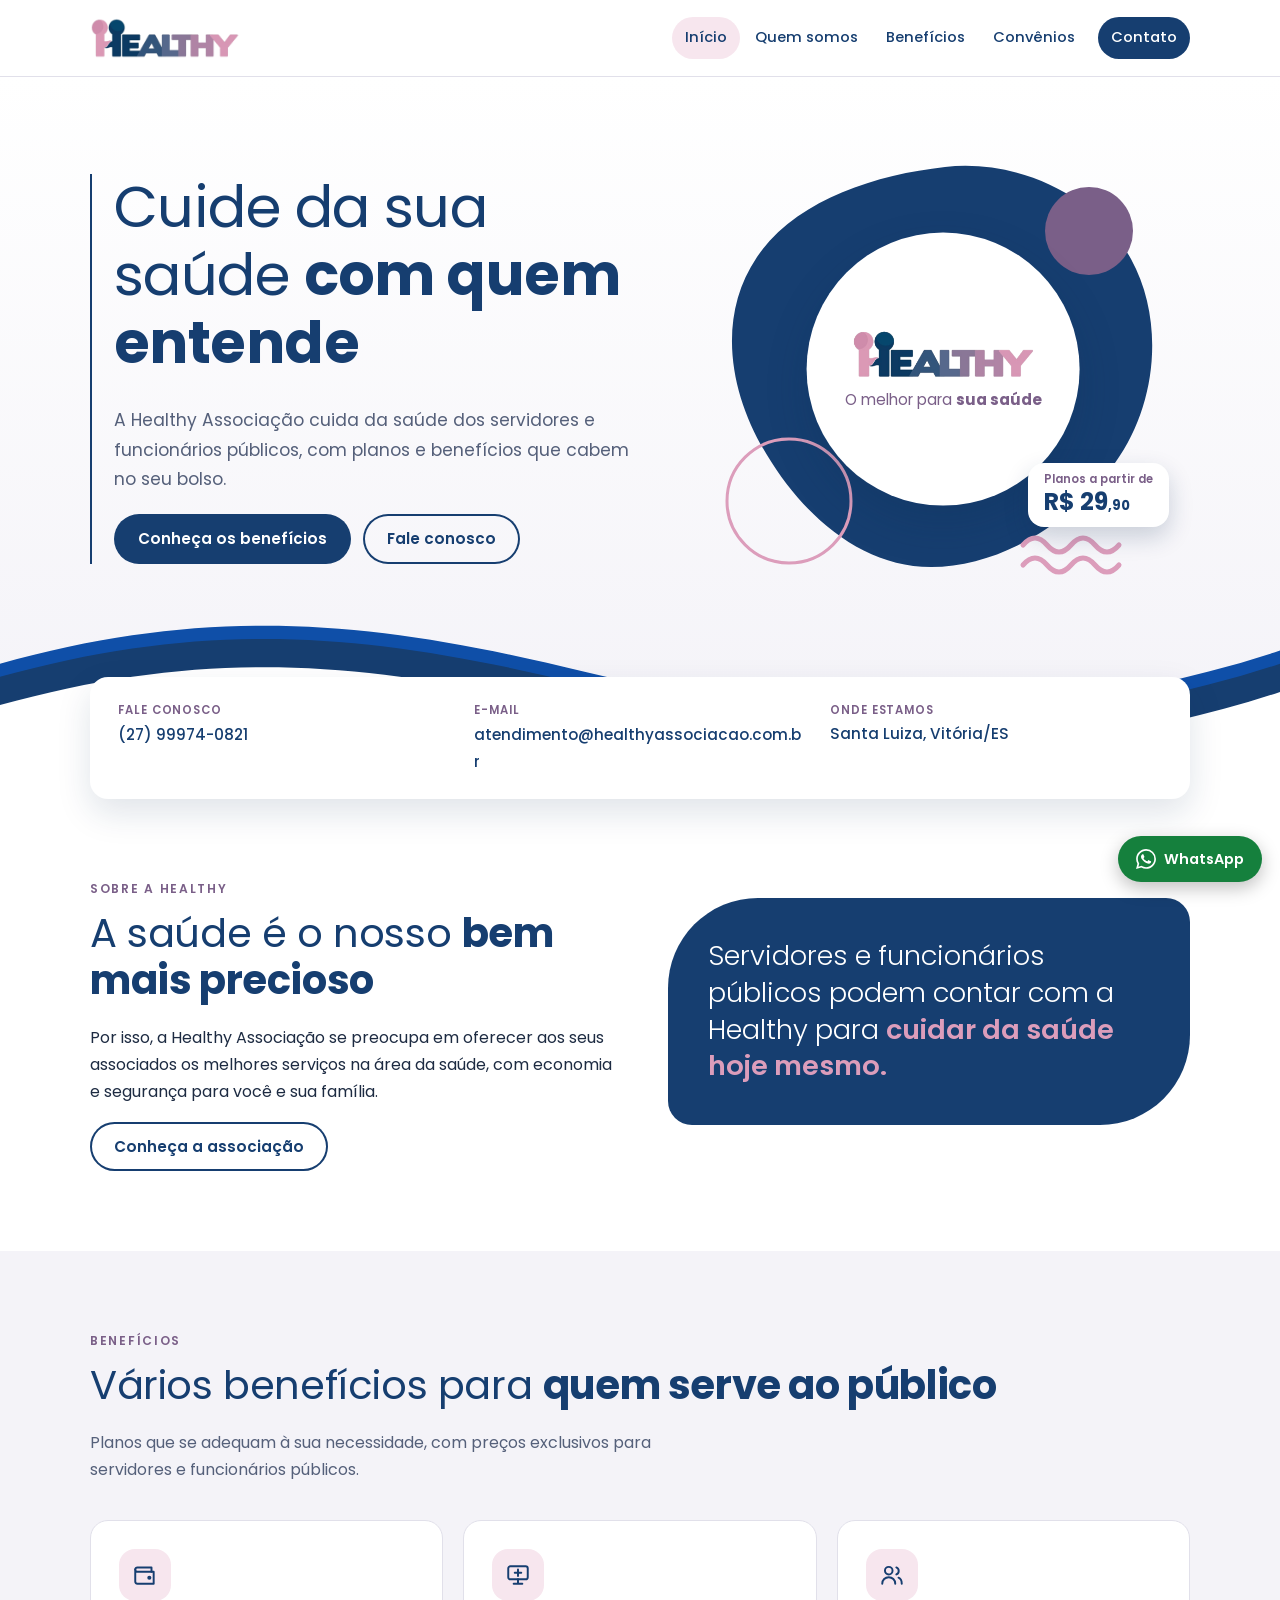
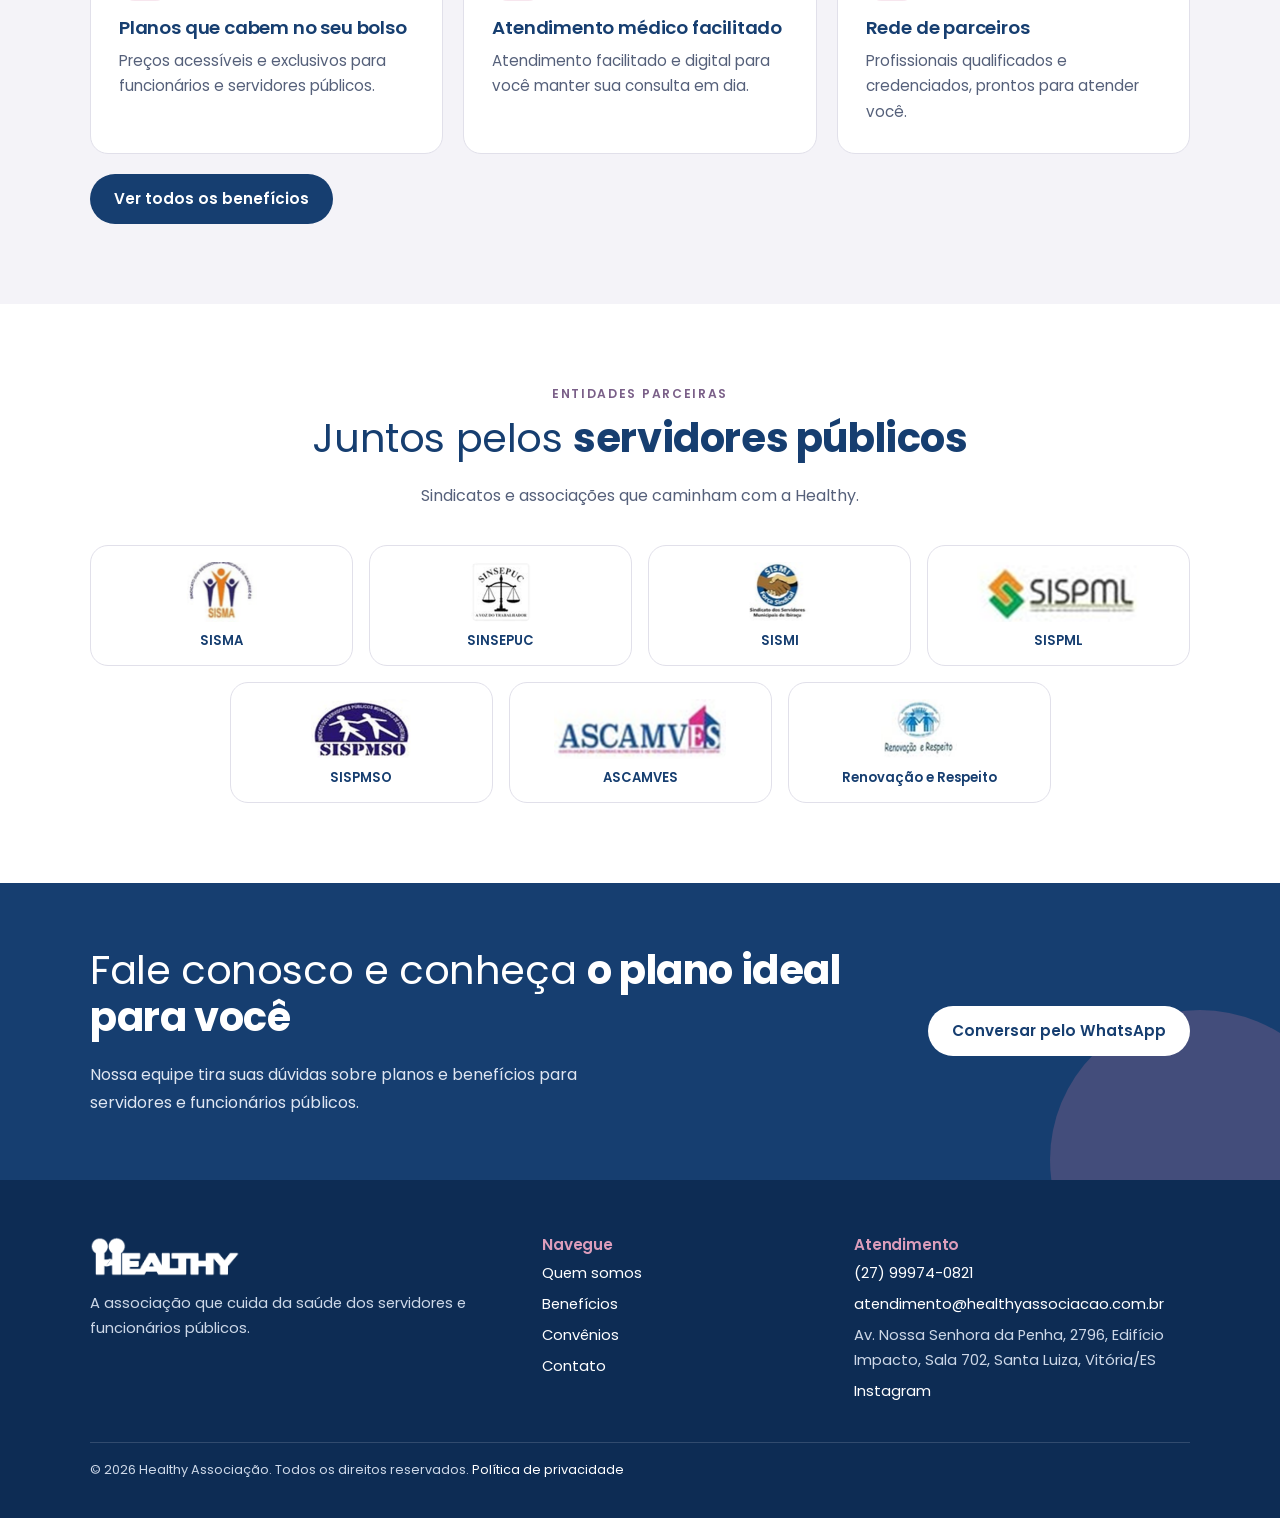
==== index.html @ 2b3ff218 "Publica a prévia do site" ====
<!doctype html>
<html lang="pt-BR">
<head>
  <meta charset="utf-8">
  <meta name="viewport" content="width=device-width, initial-scale=1">
  <meta name="robots" content="noindex">
  <meta name="theme-color" content="#163e70">
  <title>Healthy Associação | Saúde e benefícios para servidores públicos</title>
  <meta name="description" content="A Healthy Associação cuida da saúde dos servidores e funcionários públicos, com planos e benefícios que cabem no seu bolso.">
  <meta property="og:title" content="Healthy Associação | Saúde e benefícios para servidores públicos">
  <meta property="og:description" content="A Healthy Associação cuida da saúde dos servidores e funcionários públicos, com planos e benefícios que cabem no seu bolso.">
  <meta property="og:type" content="website">
  <meta property="og:locale" content="pt_BR">
  <meta property="og:site_name" content="Healthy Associação">
  <meta property="og:image" content="https://joaovcaetanorb.github.io/healthy-previa/assets/img/compartilhar.png">
  <meta property="og:image:width" content="1200">
  <meta property="og:image:height" content="630">
  <meta name="twitter:card" content="summary_large_image">
  <link rel="icon" type="image/png" href="assets/img/favicon.png">
  <link rel="preconnect" href="https://fonts.googleapis.com">
  <link rel="preconnect" href="https://fonts.gstatic.com" crossorigin>
  <link rel="stylesheet" href="https://fonts.googleapis.com/css2?family=Poppins:wght@300;400;500;600;700&display=swap">
  <link rel="stylesheet" href="assets/css/style.css">
</head>
<body>
  <a class="pular" href="#conteudo">Pular para o conteúdo</a>
  <header class="topo">
    <div class="container">
      <a class="marca" href="index.html"><img src="assets/img/logo.png" alt="Healthy Associação" width="700" height="194"></a>
      <a class="topo-fone" href="tel:+5527999740821">(27) 99974-0821</a>
      <button class="menu-botao" type="button" aria-label="Menu" aria-expanded="false" aria-controls="menu"><span></span><span></span><span></span></button>
      <nav class="menu" id="menu" aria-label="Principal">
        <ul>
        <li><a href="index.html" aria-current="page">Início</a></li>
        <li><a href="quem-somos.html">Quem somos</a></li>
        <li><a href="beneficios.html">Benefícios</a></li>
        <li><a href="convenios.html">Convênios</a></li>
        <li><a href="contato.html" class="menu-destaque">Contato</a></li>
        </ul>
      </nav>
    </div>
  </header>

  <main id="conteudo">
  <section class="hero">
    <div class="container">
      <div class="hero-texto">
        <h1>Cuide da sua saúde <strong>com quem entende</strong></h1>
        <p>A Healthy Associação cuida da saúde dos servidores e funcionários públicos, com planos e benefícios que cabem no seu bolso.</p>
        <div class="botoes">
          <a class="botao" href="beneficios.html">Conheça os benefícios</a>
          <a class="botao botao-claro" href="contato.html">Fale conosco</a>
        </div>
      </div>
      <div class="hero-arte">
        <svg viewBox="0 0 440 440" aria-hidden="true">
          <path style="fill:var(--cor-principal)" d="M222 18c70-8 150 26 186 92 34 62 26 146-16 204-40 56-112 104-184 104-70 0-128-52-164-112C8 248-8 170 34 108 72 52 150 26 222 18z"/>
          <circle cx="366" cy="82" r="44" style="fill:var(--cor-lilas)"/>
          <circle cx="66" cy="352" r="62" fill="none" style="stroke:var(--cor-rosa)" stroke-width="3"/>
          <path fill="none" style="stroke:var(--cor-rosa)" stroke-width="5" stroke-linecap="round" d="M300 396q12-14 24 0t24 0 24 0 24 0M300 416q12-14 24 0t24 0 24 0 24 0"/>
        </svg>
        <div class="hero-centro">
          <img src="assets/img/logo.png" alt="" width="700" height="194">
          <p>O melhor para <strong>sua saúde</strong></p>
        </div>
        <div class="selo-preco">
          <span>Planos a partir de</span>
          <strong>R$ 29<small>,90</small></strong>
          <span class="prov">[PROVISÓRIO]</span>
        </div>
      </div>
      <div class="botoes-movel"><a class="botao" href="beneficios.html">Conheça os benefícios</a></div>
    </div>
    <svg class="onda" viewBox="0 0 1440 110" preserveAspectRatio="none" aria-hidden="true">
      <path style="fill:var(--cor-azul-vivo)" d="M0 40c240-54 420-40 660 8s520 50 780-20v82H0z"/>
      <path style="fill:var(--cor-principal)" d="M0 52c240-54 420-40 660 8s520 50 780-20v70H0z"/>
      <path style="fill:var(--cor-fundo)" d="M0 78c240-54 420-40 660 8s520 50 780-20v44H0z"/>
    </svg>
  </section>

  <div class="faixa">
    <div class="container">
      <div class="faixa-cartao">
        <div><span>Fale conosco</span><a href="tel:+5527999740821">(27) 99974-0821</a></div>
        <div><span>E-mail</span><a href="mailto:atendimento@healthyassociacao.com.br">atendimento@healthyassociacao.com.br</a></div>
        <div><span>Onde estamos</span><p>Santa Luiza, Vitória/ES</p></div>
      </div>
    </div>
  </div>

  <section class="secao">
    <div class="container duas-colunas">
      <div>
        <p class="rotulo">Sobre a Healthy</p>
        <h2>A saúde é o nosso <strong>bem mais precioso</strong></h2>
        <p>Por isso, a Healthy Associação se preocupa em oferecer aos seus associados os melhores serviços na área da saúde, com economia e segurança para você e sua família.</p>
        <a class="botao botao-claro" href="quem-somos.html">Conheça a associação</a>
      </div>
      <p class="frase-destaque">Servidores e funcionários públicos podem contar com a Healthy para <strong>cuidar da saúde hoje mesmo.</strong></p>
    </div>
  </section>

  <section class="secao secao-suave">
    <div class="container">
      <p class="rotulo">Benefícios</p>
      <h2>Vários benefícios para <strong>quem serve ao público</strong></h2>
      <p class="secao-intro">Planos que se adequam à sua necessidade, com preços exclusivos para servidores e funcionários públicos.</p>
      <div class="grade">
        <article class="cartao"><span class="icone"><svg viewBox="0 0 24 24" aria-hidden="true"><path d="M3 7a2 2 0 0 1 2-2h13v4"/><path d="M3 7v11a2 2 0 0 0 2 2h15V9H5a2 2 0 0 1-2-2z"/><circle cx="16" cy="14.5" r="1"/></svg></span><h3>Planos que cabem no seu bolso</h3><p>Preços acessíveis e exclusivos para funcionários e servidores públicos.</p></article>
        <article class="cartao"><span class="icone"><svg viewBox="0 0 24 24" aria-hidden="true"><rect x="3" y="4" width="18" height="12" rx="2"/><path d="M8 20h8M12 16v4M12 7v6M9 10h6"/></svg></span><h3>Atendimento médico facilitado</h3><p>Atendimento facilitado e digital para você manter sua consulta em dia. <span class="prov">[PROVISÓRIO]</span></p></article>
        <article class="cartao"><span class="icone"><svg viewBox="0 0 24 24" aria-hidden="true"><circle cx="9" cy="8" r="3.5"/><path d="M3 20c0-3.5 2.7-6 6-6s6 2.5 6 6M16 5a3.5 3.5 0 0 1 0 6.5M18 14.5c2 .8 3 2.8 3 5.5"/></svg></span><h3>Rede de parceiros</h3><p>Profissionais qualificados e credenciados, prontos para atender você.</p></article>
      </div>
      <div class="botoes"><a class="botao" href="beneficios.html">Ver todos os benefícios</a></div>
    </div>
  </section>

  <section class="secao">
    <div class="container">
      <div class="centro"><p class="rotulo">Entidades parceiras</p>
      <h2>Juntos pelos <strong>servidores públicos</strong></h2>
      <p class="secao-intro">Sindicatos e associações que caminham com a Healthy. <span class="prov">[PROVISÓRIO]</span></p></div>
      <div class="entidades">
        <div class="entidade"><img src="assets/img/parceiros/sisma.png" alt="Logo SISMA" width="288" height="246" loading="lazy"><span>SISMA</span></div>
        <div class="entidade"><img src="assets/img/parceiros/sinsepuc.png" alt="Logo SINSEPUC" width="228" height="228" loading="lazy"><span>SINSEPUC</span></div>
        <div class="entidade"><img src="assets/img/parceiros/sismi.png" alt="Logo SISMI" width="246" height="240" loading="lazy"><span>SISMI</span></div>
        <div class="entidade"><img src="assets/img/parceiros/sispml.png" alt="Logo SISPML" width="276" height="102" loading="lazy"><span>SISPML</span></div>
        <div class="entidade"><img src="assets/img/parceiros/sispmso.png" alt="Logo SISPMSO" width="342" height="204" loading="lazy"><span>SISPMSO</span></div>
        <div class="entidade"><img src="assets/img/parceiros/ascamves.png" alt="Logo ASCAMVES" width="360" height="126" loading="lazy"><span>ASCAMVES</span></div>
        <div class="entidade"><img src="assets/img/parceiros/renovacao.png" alt="Logo Renovação e Respeito" width="246" height="192" loading="lazy"><span>Renovação e Respeito</span></div>
      </div>
    </div>
  </section>

  <section class="chamada">
    <div class="container">
      <div>
        <h2>Fale conosco e conheça <strong>o plano ideal para você</strong></h2>
        <p>Nossa equipe tira suas dúvidas sobre planos e benefícios para servidores e funcionários públicos.</p>
      </div>
      <a class="botao" href="https://wa.me/5527999740821" target="_blank" rel="noopener">Conversar pelo WhatsApp</a>
    </div>
  </section>
  </main>

  <footer class="rodape">
    <div class="container">
      <div class="rodape-grade">
        <div>
          <img class="rodape-logo" src="assets/img/logo.png" alt="Healthy Associação" width="700" height="194" loading="lazy">
          <p>A associação que cuida da saúde dos servidores e funcionários públicos.</p>
        </div>
        <div>
          <h3>Navegue</h3>
          <ul>
            <li><a href="quem-somos.html">Quem somos</a></li>
            <li><a href="beneficios.html">Benefícios</a></li>
            <li><a href="convenios.html">Convênios</a></li>
            <li><a href="contato.html">Contato</a></li>
          </ul>
        </div>
        <div>
          <h3>Atendimento</h3>
          <ul>
            <li><a href="tel:+5527999740821">(27) 99974-0821</a></li>
            <li><a href="mailto:atendimento@healthyassociacao.com.br">atendimento@healthyassociacao.com.br</a></li>
            <li>Av. Nossa Senhora da Penha, 2796, Edifício Impacto, Sala 702, Santa Luiza, Vitória/ES</li>
            <li><a href="https://www.instagram.com/healthyassociacao/" target="_blank" rel="noopener">Instagram</a></li>
          </ul>
        </div>
      </div>
      <p class="rodape-fim">© 2026 Healthy Associação. Todos os direitos reservados. <a href="privacidade.html">Política de privacidade</a></p>
    </div>
  </footer>

  <a class="whatsapp" href="https://wa.me/5527999740821" target="_blank" rel="noopener" aria-label="Conversar pelo WhatsApp"><svg viewBox="0 0 24 24" aria-hidden="true"><path d="M17.472 14.382c-.297-.149-1.758-.867-2.03-.967-.273-.099-.471-.148-.67.15-.197.297-.767.966-.94 1.164-.173.199-.347.223-.644.075-.297-.15-1.255-.463-2.39-1.475-.883-.788-1.48-1.761-1.653-2.059-.173-.297-.018-.458.13-.606.134-.133.298-.347.446-.52.149-.174.198-.298.298-.497.099-.198.05-.371-.025-.52-.075-.149-.669-1.612-.916-2.207-.242-.579-.487-.5-.669-.51-.173-.008-.371-.01-.57-.01-.198 0-.52.074-.792.372-.272.297-1.04 1.016-1.04 2.479 0 1.462 1.065 2.875 1.213 3.074.149.198 2.096 3.2 5.077 4.487.709.306 1.262.489 1.694.625.712.227 1.36.195 1.871.118.571-.085 1.758-.719 2.006-1.413.248-.694.248-1.289.173-1.413-.074-.124-.272-.198-.57-.347m-5.421 7.403h-.004a9.87 9.87 0 01-5.031-1.378l-.361-.214-3.741.982.998-3.648-.235-.374a9.86 9.86 0 01-1.51-5.26c.001-5.45 4.436-9.884 9.888-9.884 2.64 0 5.122 1.03 6.988 2.898a9.825 9.825 0 012.893 6.994c-.003 5.45-4.437 9.884-9.885 9.884m8.413-18.297A11.815 11.815 0 0012.05 0C5.495 0 .16 5.335.157 11.892c0 2.096.547 4.142 1.588 5.945L.057 24l6.305-1.654a11.882 11.882 0 005.683 1.448h.005c6.554 0 11.89-5.335 11.893-11.893a11.821 11.821 0 00-3.48-8.413z"/></svg><span>WhatsApp</span></a>
  <script src="assets/js/main.js"></script>
</body>
</html>
---- assets/css/style.css ----
/* Identidade do site: cores tiradas da logo e dos posts da Healthy. */
:root {
  --cor-principal: #163e70;
  --cor-principal-escura: #0d2c54;
  --cor-azul-vivo: #0f4fa8;
  --cor-rosa: #dc9dbb;
  --cor-rosa-claro: #f7e6ee;
  --cor-lilas: #7a5f88;
  --cor-fundo: #ffffff;
  --cor-fundo-suave: #f4f3f8;
  --cor-texto: #1d2b42;
  --cor-texto-suave: #55607a;
  --cor-borda: #e1e0ea;
  --fonte: "Poppins", "Segoe UI", Roboto, Helvetica, Arial, sans-serif;
  --raio: 18px;
  --largura: 1140px;
}

* { box-sizing: border-box; }

html { scroll-behavior: smooth; }

body {
  margin: 0;
  background: var(--cor-fundo);
  color: var(--cor-texto);
  font-family: var(--fonte);
  font-size: 16px;
  line-height: 1.7;
}

img, svg { display: block; max-width: 100%; }

img { height: auto; }

a { color: var(--cor-azul-vivo); }

h1, h2, h3 {
  margin: 0 0 .5em;
  color: var(--cor-principal);
  font-weight: 400;
  line-height: 1.18;
  letter-spacing: -.01em;
}

h1 { font-size: clamp(2.2rem, 5.2vw, 3.6rem); }
h2 { font-size: clamp(1.7rem, 3.6vw, 2.5rem); }
h3 { font-size: 1.15rem; font-weight: 600; }

h1 strong, h2 strong { font-weight: 700; }

p { margin: 0 0 1em; }

.container {
  width: 100%;
  max-width: var(--largura);
  margin: 0 auto;
  padding: 0 20px;
}

/* Atalho para quem navega pelo teclado */
.pular {
  position: absolute;
  top: -60px;
  left: 16px;
  z-index: 40;
  padding: 10px 16px;
  border-radius: 0 0 10px 10px;
  background: var(--cor-principal);
  color: #fff;
}

.pular:focus { top: 0; }

/* Marcas escondidas na proposta visual. Para revisar o conteúdo, remova o display: none. */
.prov {
  display: none;
  padding: 0 6px;
  border-radius: 4px;
  background: #fef3c7;
  color: #92400e;
  font-size: .68rem;
  font-weight: 600;
  letter-spacing: 0;
  line-height: 1.7;
  vertical-align: middle;
}

/* Cabeçalho */
.topo {
  position: sticky;
  top: 0;
  z-index: 10;
  background: rgba(255, 255, 255, .96);
  border-bottom: 1px solid var(--cor-borda);
}

.topo .container {
  display: flex;
  align-items: center;
  justify-content: space-between;
  gap: 16px;
  min-height: 76px;
}

.marca { display: block; }

.marca img { width: 150px; }

.topo-fone {
  display: none;
  margin-left: auto;
  color: var(--cor-principal);
  font-size: .95rem;
  font-weight: 600;
  text-decoration: none;
}

.topo-fone:hover { color: var(--cor-azul-vivo); }

.menu-botao {
  display: none;
  flex-direction: column;
  gap: 5px;
  align-items: center;
  justify-content: center;
  width: 44px;
  height: 44px;
  border: 1px solid var(--cor-borda);
  border-radius: 12px;
  background: none;
  cursor: pointer;
}

.menu-botao span {
  width: 20px;
  height: 2px;
  border-radius: 2px;
  background: var(--cor-principal);
  transition: transform .2s, opacity .2s;
}

.menu-botao[aria-expanded="true"] span:nth-child(1) { transform: translateY(7px) rotate(45deg); }

.menu-botao[aria-expanded="true"] span:nth-child(2) { opacity: 0; }

.menu-botao[aria-expanded="true"] span:nth-child(3) { transform: translateY(-7px) rotate(-45deg); }

.menu ul {
  display: flex;
  align-items: center;
  gap: 2px;
  margin: 0;
  padding: 0;
  list-style: none;
}

.menu a {
  display: block;
  padding: 8px 13px;
  border-radius: 999px;
  color: var(--cor-principal);
  font-size: .92rem;
  font-weight: 500;
  text-decoration: none;
  transition: background .15s;
}

.menu a:hover { background: var(--cor-fundo-suave); }

.menu a[aria-current="page"] { background: var(--cor-rosa-claro); }

.menu a.menu-destaque {
  margin-left: 8px;
  background: var(--cor-principal);
  color: #fff;
}

.menu a.menu-destaque:hover { background: var(--cor-azul-vivo); }

/* Hero */
.hero {
  position: relative;
  overflow: hidden;
  padding: 72px 0 150px;
  background: linear-gradient(180deg, #fff 0%, var(--cor-fundo-suave) 100%);
}

.hero .container {
  position: relative;
  z-index: 1;
  display: grid;
  grid-template-columns: 1.15fr 1fr;
  gap: 40px;
  align-items: center;
}

.hero-texto {
  padding-left: 22px;
  border-left: 2px solid var(--cor-principal);
}

.hero-texto p {
  max-width: 520px;
  color: var(--cor-texto-suave);
  font-size: 1.08rem;
}

.hero-arte { position: relative; width: 100%; max-width: 440px; margin: 0 auto; }

.hero-centro {
  position: absolute;
  top: 50%;
  left: 50%;
  width: 62%;
  aspect-ratio: 1;
  display: flex;
  flex-direction: column;
  gap: 10px;
  align-items: center;
  justify-content: center;
  padding: 24px;
  border-radius: 50%;
  background: #fff;
  box-shadow: 0 18px 40px rgba(13, 44, 84, .22);
  text-align: center;
  transform: translate(-50%, -50%);
}

.hero-centro img { width: 82%; }

.hero-centro p {
  margin: 0;
  color: var(--cor-lilas);
  font-size: .95rem;
  line-height: 1.3;
}

.selo-preco {
  position: absolute;
  right: -6px;
  bottom: 14%;
  padding: 10px 16px;
  border-radius: 16px;
  background: #fff;
  box-shadow: 0 10px 24px rgba(13, 44, 84, .2);
  color: var(--cor-lilas);
  line-height: 1.2;
}

.selo-preco > span:first-child { display: block; font-size: .72rem; font-weight: 600; }

.selo-preco strong {
  display: block;
  margin: 2px 0;
  color: var(--cor-principal);
  font-size: 1.5rem;
  font-weight: 700;
  line-height: 1.1;
}

.selo-preco strong small { font-size: .55em; }

.botoes-movel { display: none; justify-content: center; }

.onda {
  position: absolute;
  right: 0;
  bottom: -1px;
  left: 0;
  width: 100%;
  height: 120px;
}

.titulo-pagina {
  position: relative;
  overflow: hidden;
  padding: 64px 0 104px;
  background: var(--cor-principal);
  color: #dfe6f2;
}

.titulo-pagina h1 { color: #fff; }

.titulo-pagina p { max-width: 680px; margin: 0; }

.titulo-pagina::before {
  content: "";
  position: absolute;
  right: 0;
  bottom: -1px;
  left: 0;
  z-index: 1;
  height: 56px;
  background: url("data:image/svg+xml,%3Csvg xmlns='http://www.w3.org/2000/svg' viewBox='0 0 1440 56' preserveAspectRatio='none'%3E%3Cpath fill='%23fff' d='M0 26c240-30 420-22 660 4s520 24 780-12v38H0z'/%3E%3C/svg%3E") center / 100% 100% no-repeat;
}

.titulo-pagina::after {
  content: "";
  position: absolute;
  top: -90px;
  right: -60px;
  width: 280px;
  height: 280px;
  border: 2px solid var(--cor-rosa);
  border-radius: 50%;
  opacity: .55;
}

/* Faixa de atendimento */
.faixa {
  position: relative;
  z-index: 2;
  margin-top: -62px;
}

.faixa-cartao {
  display: grid;
  grid-template-columns: repeat(3, 1fr);
  gap: 24px;
  padding: 24px 28px;
  border-radius: var(--raio);
  background: #fff;
  box-shadow: 0 14px 34px rgba(13, 44, 84, .13);
}

.faixa-cartao div > span {
  display: block;
  color: var(--cor-lilas);
  font-size: .72rem;
  font-weight: 600;
  letter-spacing: .08em;
  text-transform: uppercase;
}

.faixa-cartao a, .faixa-cartao p {
  margin: 0;
  color: var(--cor-principal);
  font-size: .95rem;
  font-weight: 500;
  overflow-wrap: anywhere;
  text-decoration: none;
}

/* Blocos de página */
.secao { padding: 80px 0; }

.secao-suave { background: var(--cor-fundo-suave); }

.rotulo {
  margin-bottom: 10px;
  color: var(--cor-lilas);
  font-size: .76rem;
  font-weight: 600;
  letter-spacing: .14em;
  text-transform: uppercase;
}

.secao-intro { max-width: 640px; margin-bottom: 36px; color: var(--cor-texto-suave); }

.botao {
  display: inline-block;
  padding: 12px 24px;
  border-radius: 999px;
  background: var(--cor-principal);
  color: #fff;
  font-size: .95rem;
  font-weight: 600;
  text-decoration: none;
  transition: background .15s;
}

.botao:hover { background: var(--cor-azul-vivo); }

.botao-claro {
  background: none;
  box-shadow: inset 0 0 0 2px var(--cor-principal);
  color: var(--cor-principal);
}

.botao-claro:hover { color: #fff; }

.botoes { display: flex; flex-wrap: wrap; gap: 12px; margin-top: 20px; }

.grade {
  display: grid;
  grid-template-columns: repeat(3, 1fr);
  gap: 20px;
}

.grade-2 { grid-template-columns: repeat(2, 1fr); }

.cartao {
  padding: 28px;
  border: 1px solid var(--cor-borda);
  border-radius: var(--raio);
  background: var(--cor-fundo);
  transition: transform .15s, box-shadow .15s, opacity .5s, translate .5s;
}

.cartao:hover {
  box-shadow: 0 12px 28px rgba(13, 44, 84, .1);
  transform: translateY(-3px);
}

.cartao p { color: var(--cor-texto-suave); font-size: .95rem; }

.cartao p:last-child { margin-bottom: 0; }

.icone {
  display: grid;
  place-items: center;
  width: 52px;
  height: 52px;
  margin-bottom: 16px;
  border-radius: 16px;
  background: var(--cor-rosa-claro);
  color: var(--cor-principal);
}

.icone svg {
  width: 26px;
  height: 26px;
  fill: none;
  stroke: currentColor;
  stroke-width: 1.8;
  stroke-linecap: round;
  stroke-linejoin: round;
}

.numero {
  display: block;
  margin-bottom: 12px;
  color: var(--cor-lilas);
  font-size: 1.5rem;
  font-weight: 700;
  line-height: 1;
}

.centro { text-align: center; }

.centro .secao-intro { margin-right: auto; margin-left: auto; }

.entidades {
  display: flex;
  flex-wrap: wrap;
  gap: 16px;
  justify-content: center;
}

.entidade {
  flex: 0 1 calc(25% - 12px);
  transition: border-color .15s, opacity .5s, translate .5s;
  display: flex;
  flex-direction: column;
  gap: 10px;
  align-items: center;
  justify-content: center;
  min-height: 96px;
  padding: 16px;
  border: 1px solid var(--cor-borda);
  border-radius: var(--raio);
  background: var(--cor-fundo);
  color: var(--cor-principal);
  font-weight: 600;
  line-height: 1.3;
  text-align: center;
}

.entidade:hover { border-color: var(--cor-rosa); }

.entidade img {
  width: auto;
  max-width: 100%;
  height: 60px;
  object-fit: contain;
  border-radius: 8px;
  background: #fff;
}

.entidade span { font-size: .82rem; }

.logo-cartao {
  padding: 40px;
  border-radius: var(--raio);
  background: var(--cor-fundo-suave);
}

.duas-colunas > * { transition: opacity .5s, translate .5s; }

.revelar { opacity: 0; translate: 0 16px; }

.duas-colunas {
  display: grid;
  grid-template-columns: 1fr 1fr;
  gap: 56px;
  align-items: center;
}

.frase-destaque {
  padding: 40px;
  border-radius: 90px 24px 90px 24px;
  background: var(--cor-principal);
  color: #fff;
  font-size: clamp(1.3rem, 2.6vw, 1.7rem);
  font-weight: 300;
  line-height: 1.35;
}

.frase-destaque strong { color: var(--cor-rosa); font-weight: 600; }

.chamada {
  position: relative;
  overflow: hidden;
  padding: 64px 0;
  background: var(--cor-principal);
  color: #dfe6f2;
}

.chamada .container {
  position: relative;
  z-index: 1;
  display: flex;
  flex-wrap: wrap;
  gap: 24px;
  align-items: center;
  justify-content: space-between;
}

.chamada .container > div { flex: 1 1 420px; }

.chamada h2 { color: #fff; }

.chamada p { max-width: 560px; margin: 0; }

.chamada .botao { background: #fff; color: var(--cor-principal); white-space: nowrap; }

.chamada .botao:hover { background: var(--cor-rosa-claro); }

.chamada::after {
  content: "";
  position: absolute;
  right: -70px;
  bottom: -130px;
  width: 300px;
  height: 300px;
  border-radius: 50%;
  background: var(--cor-lilas);
  opacity: .45;
}

.lista-contato { margin: 0; padding: 0; list-style: none; }

.lista-contato li { margin-bottom: 18px; overflow-wrap: anywhere; }

.lista-contato a { font-weight: 500; text-decoration: none; }

.lista-contato a:hover { text-decoration: underline; }

.lista-contato li > span:first-child {
  display: block;
  color: var(--cor-lilas);
  font-size: .76rem;
  font-weight: 600;
  letter-spacing: .08em;
  text-transform: uppercase;
}

.mapa {
  width: 100%;
  height: 380px;
  border: 0;
  border-radius: var(--raio);
  background: var(--cor-fundo-suave);
}

/* Textos longos */
.texto-corrido { max-width: 760px; overflow-wrap: anywhere; }

.texto-corrido h2 { margin-top: 1.4em; font-size: 1.35rem; font-weight: 600; }

/* Rodapé */
.rodape {
  padding: 56px 0 24px;
  background: var(--cor-principal-escura);
  color: #cdd8e8;
  font-size: .92rem;
}

.rodape a { color: #fff; text-decoration: none; }

.rodape a:hover { color: var(--cor-rosa); }

.rodape-logo { width: 150px; margin-bottom: 14px; filter: brightness(0) invert(1); }

.rodape-grade {
  display: grid;
  grid-template-columns: 1.5fr 1fr 1.2fr;
  gap: 32px;
}

.rodape h3 { color: var(--cor-rosa); font-size: .95rem; }

.rodape ul { margin: 0; padding: 0; list-style: none; }

.rodape li { margin-bottom: 6px; overflow-wrap: anywhere; }

.rodape-fim {
  margin-top: 32px;
  padding-top: 16px;
  border-top: 1px solid rgba(255, 255, 255, .15);
  font-size: .8rem;
}

/* WhatsApp flutuante */
.whatsapp {
  position: fixed;
  right: 18px;
  bottom: 18px;
  z-index: 20;
  display: flex;
  align-items: center;
  gap: 8px;
  padding: 11px 18px;
  border-radius: 999px;
  background: #15803d;
  box-shadow: 0 6px 18px rgba(0, 0, 0, .25);
  color: #fff;
  font-size: .9rem;
  font-weight: 600;
  text-decoration: none;
}

.whatsapp:hover { background: #166534; }

.whatsapp svg { width: 20px; height: 20px; fill: currentColor; }

a:focus-visible, button:focus-visible {
  outline: 3px solid var(--cor-rosa);
  outline-offset: 2px;
}

/* Tablet */
@media (max-width: 980px) {
  .menu-botao { display: flex; }

  .topo-fone { display: block; }

  .menu {
    display: none;
    position: absolute;
    top: 100%;
    left: 0;
    right: 0;
    padding: 8px 20px 16px;
    background: var(--cor-principal);
    box-shadow: 0 14px 24px rgba(13, 44, 84, .2);
  }

  .menu.aberto { display: block; }

  .menu ul { flex-direction: column; align-items: stretch; }

  .menu a { padding: 12px 18px; border-radius: 8px; color: #fff; }

  .menu a:hover,
  .menu a[aria-current="page"],
  .menu a.menu-destaque:hover { background: var(--cor-azul-vivo); }

  .menu a.menu-destaque { margin: 0; background: none; }

  .menu a.menu-destaque[aria-current="page"] { background: var(--cor-azul-vivo); }

  .grade { grid-template-columns: repeat(2, 1fr); }

  .rodape-grade { grid-template-columns: 1fr 1fr; }
}

/* Celular */
@media (max-width: 680px) {
  .hero { padding: 28px 0 120px; }

  .hero .container { gap: 18px; }

  .hero .container,
  .duas-colunas,
  .grade,
  .grade-2,
  .faixa-cartao,
  .rodape-grade { grid-template-columns: 1fr; }

  .entidade { flex-basis: calc(50% - 8px); }

  .faixa-cartao a, .faixa-cartao p { font-size: .8rem; }

  .lista-contato a { font-size: .88rem; }

  .logo-cartao { padding: 24px; }

  .duas-colunas { gap: 32px; }

  .hero-arte { max-width: 230px; }

  .selo-preco {
    top: 50%;
    right: auto;
    bottom: auto;
    left: 50%;
    width: 58%;
    padding: 0;
    background: none;
    box-shadow: none;
    text-align: center;
    transform: translate(-50%, -50%);
  }

  .selo-preco > span:first-child { font-size: .66rem; }

  .selo-preco strong { font-size: 1.3rem; }

  .hero-arte:has(.selo-preco) .hero-centro > * { visibility: hidden; }

  .hero .botao-claro { display: none; }

  .hero-texto .botoes { display: none; }

  .hero-texto p:last-of-type { margin-bottom: 0; }

  .botoes-movel { display: flex; }

  .hero-texto p { margin-bottom: 12px; font-size: 1rem; }

  .hero .botoes { margin-top: 12px; }

  .faixa-cartao { gap: 14px; padding: 20px; }

  .secao { padding: 56px 0; }

  .marca img { width: 124px; }

  .onda { height: 70px; }

  .frase-destaque { padding: 32px 28px; border-radius: 56px 18px 56px 18px; }

  .whatsapp { padding: 14px; }

  .whatsapp svg { width: 26px; height: 26px; }

  .whatsapp span { display: none; }
}

/* Celulares estreitos: não sobra espaço para o telefone ao lado da logo */
@media (max-width: 350px) {
  .topo-fone { display: none; }
}

/* Celulares baixos: o círculo diminui e o botão vai para a esquerda, longe do WhatsApp */
@media (max-width: 680px) and (max-height: 760px) {
  .hero-arte { max-width: 170px; }

  .botoes-movel { justify-content: flex-start; }

  .selo-preco > span:first-child { font-size: .56rem; }

  .selo-preco strong { font-size: 1.05rem; }
}

@media (max-width: 680px) and (max-height: 700px) {
  .hero-arte { max-width: 146px; }

  .hero { padding-top: 18px; }

  .hero .container { gap: 12px; }

  .selo-preco > span:first-child { font-size: .5rem; }

  .selo-preco strong { font-size: .95rem; }
}

@media (prefers-reduced-motion: reduce) {
  html { scroll-behavior: auto; }

  .cartao, .botao, .entidade, .menu a, .menu-botao span { transition: none; }

  .cartao:hover { transform: none; }
}
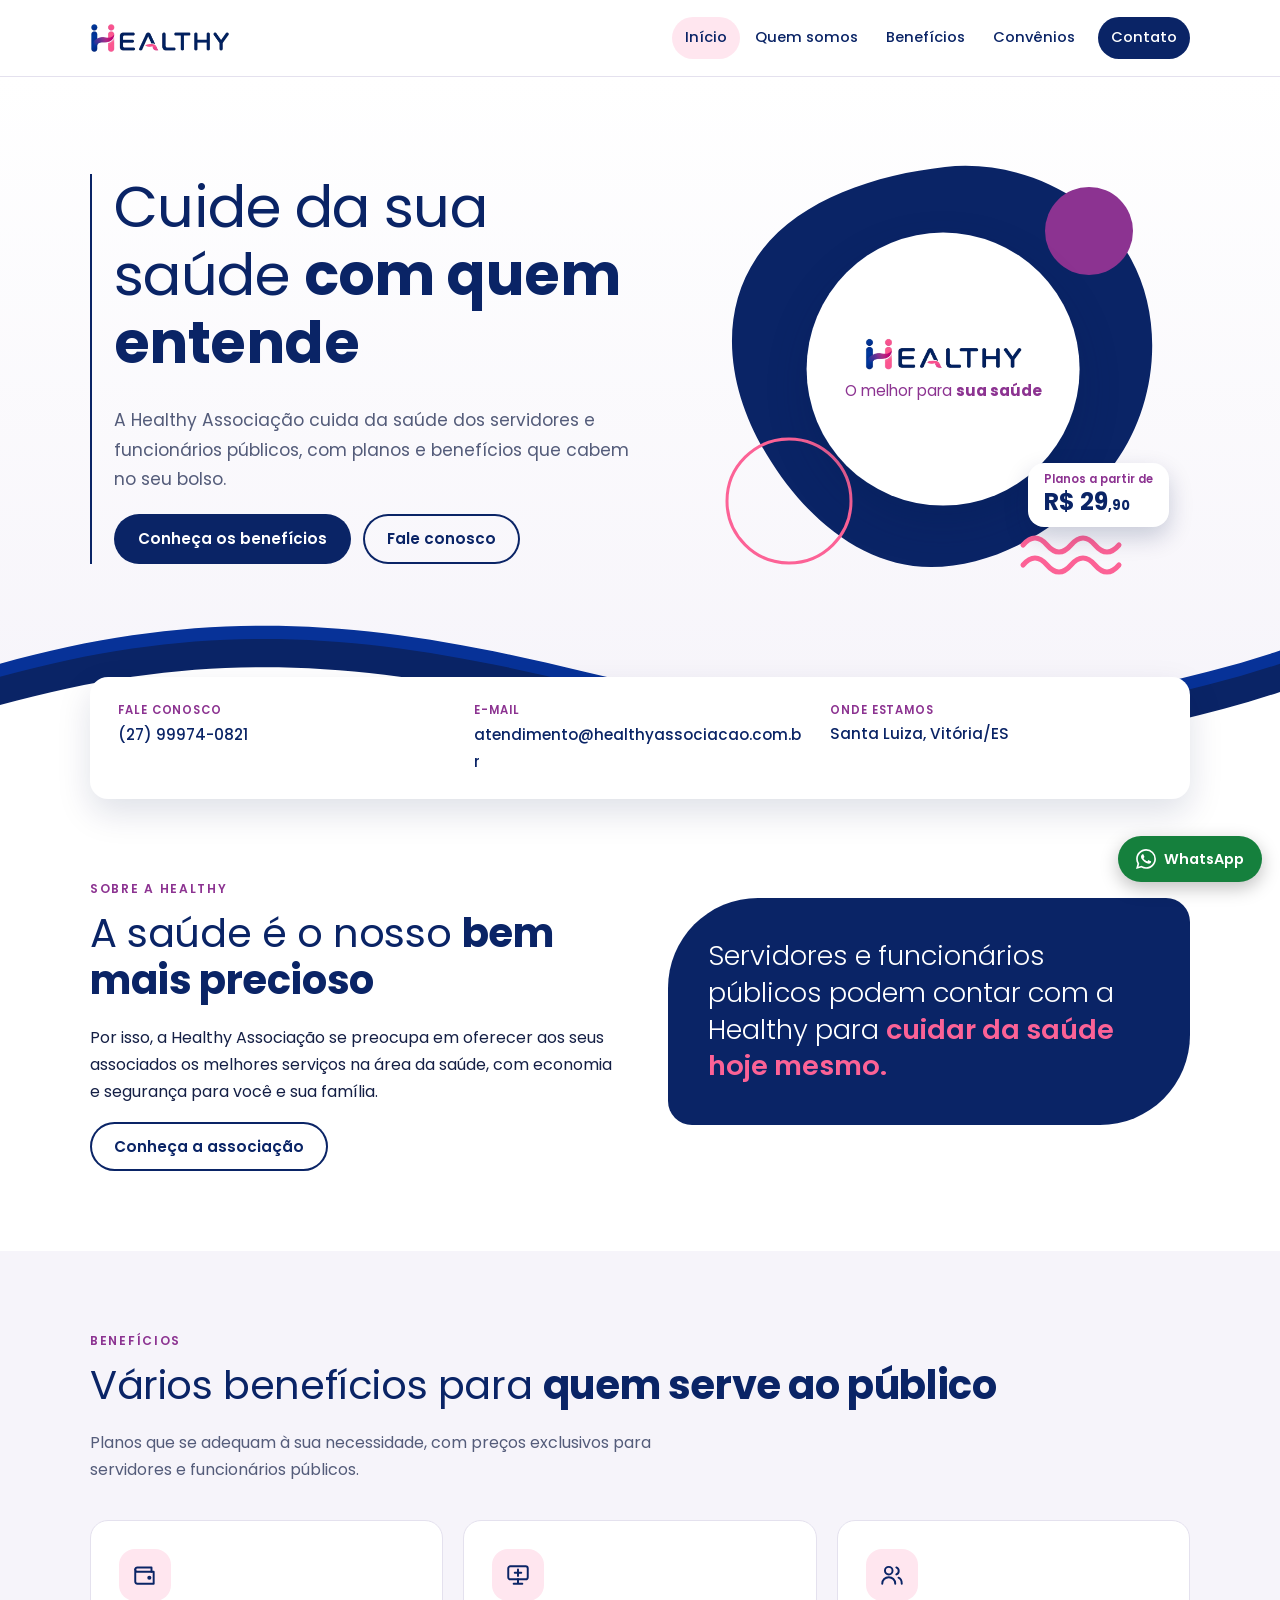
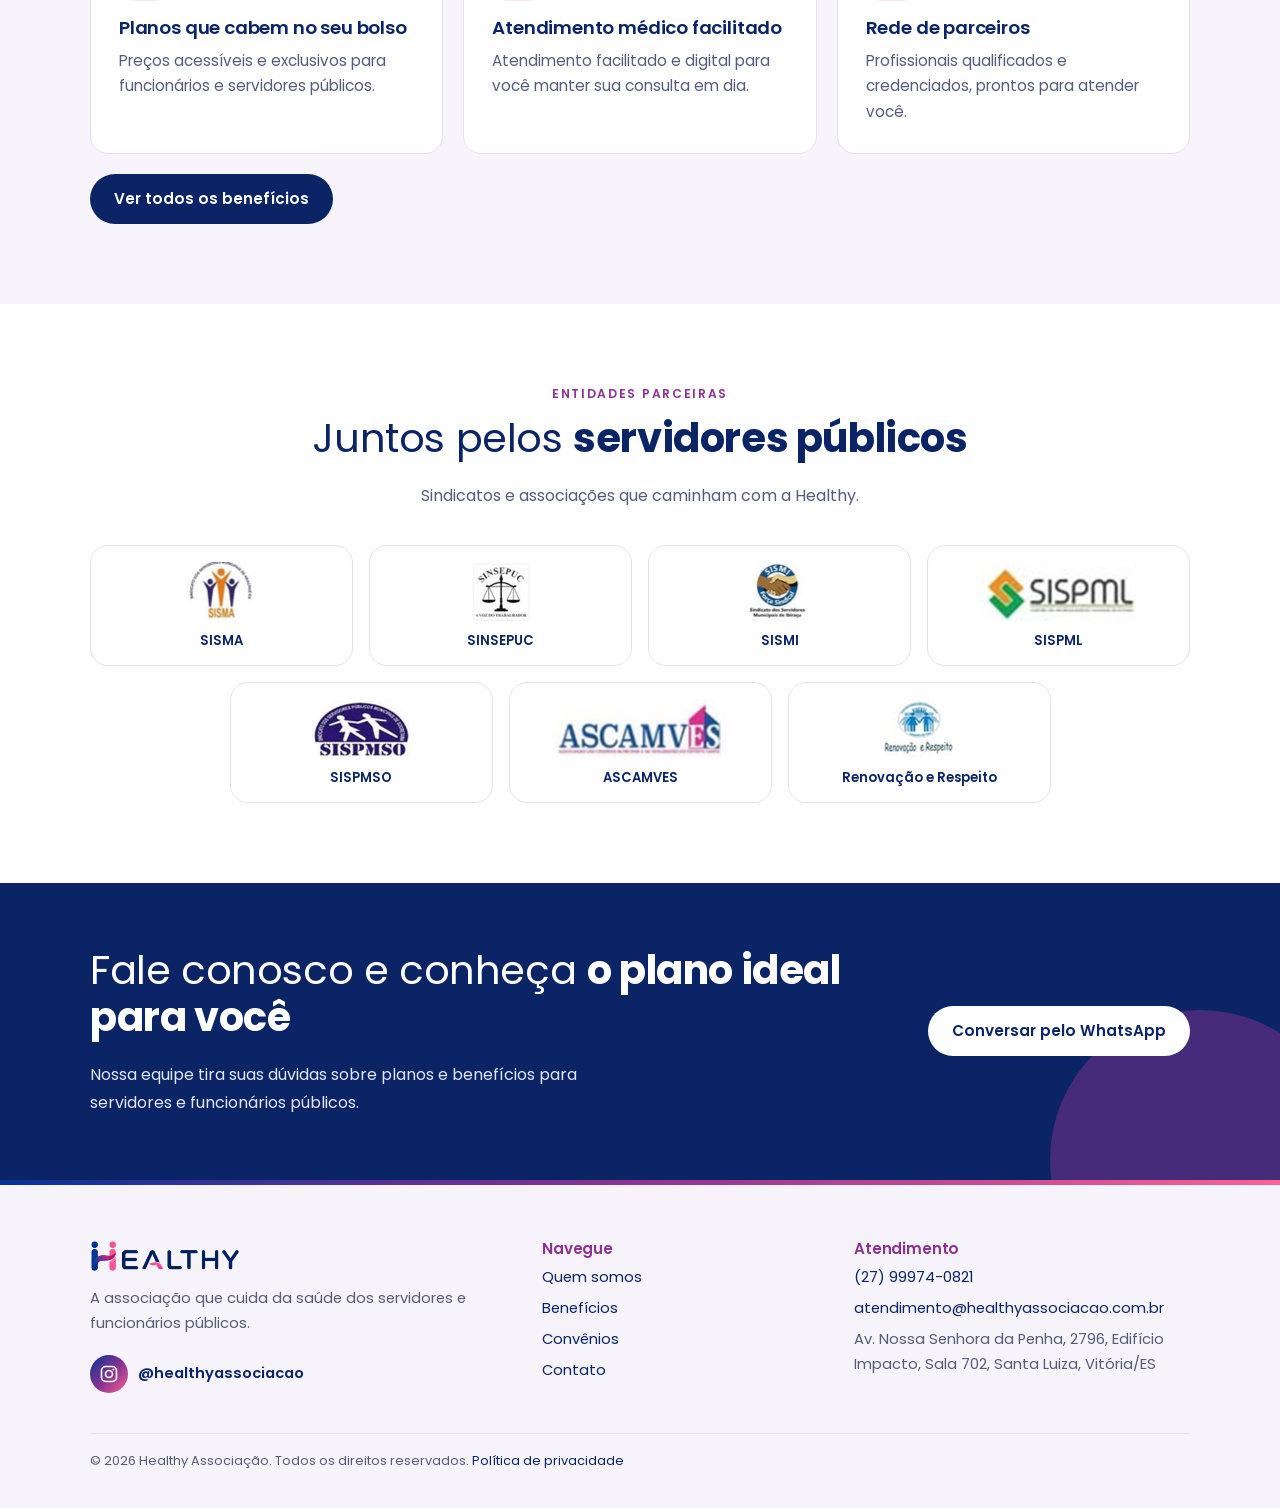
==== commit f88c90e2: "Aplica a nova logo e a paleta de cores da Healthy - Troca logo, logo completa e favicon pelos da nov" ====
--- a/index.html
+++ b/index.html
@@ -4,7 +4,7 @@
   <meta charset="utf-8">
   <meta name="viewport" content="width=device-width, initial-scale=1">
   <meta name="robots" content="noindex">
-  <meta name="theme-color" content="#163e70">
+  <meta name="theme-color" content="#0a2466">
   <title>Healthy Associação | Saúde e benefícios para servidores públicos</title>
   <meta name="description" content="A Healthy Associação cuida da saúde dos servidores e funcionários públicos, com planos e benefícios que cabem no seu bolso.">
   <meta property="og:title" content="Healthy Associação | Saúde e benefícios para servidores públicos">
@@ -26,8 +26,7 @@
   <a class="pular" href="#conteudo">Pular para o conteúdo</a>
   <header class="topo">
     <div class="container">
-      <a class="marca" href="index.html"><img src="assets/img/logo.png" alt="Healthy Associação" width="700" height="194"></a>
-      <a class="topo-fone" href="tel:+5527999740821">(27) 99974-0821</a>
+      <a class="marca" href="index.html"><img src="assets/img/logo.png" alt="Healthy Associação" width="1099" height="237"></a>
       <button class="menu-botao" type="button" aria-label="Menu" aria-expanded="false" aria-controls="menu"><span></span><span></span><span></span></button>
       <nav class="menu" id="menu" aria-label="Principal">
         <ul>
@@ -46,7 +45,7 @@
     <div class="container">
       <div class="hero-texto">
         <h1>Cuide da sua saúde <strong>com quem entende</strong></h1>
-        <p>A Healthy Associação cuida da saúde dos servidores e funcionários públicos, com planos e benefícios que cabem no seu bolso.</p>
+        <p>A Healthy Associação cuida da saúde dos servidores e funcionários públicos<span class="so-pc">, com planos e benefícios que cabem no seu bolso</span>.</p>
         <div class="botoes">
           <a class="botao" href="beneficios.html">Conheça os benefícios</a>
           <a class="botao botao-claro" href="contato.html">Fale conosco</a>
@@ -60,7 +59,7 @@
           <path fill="none" style="stroke:var(--cor-rosa)" stroke-width="5" stroke-linecap="round" d="M300 396q12-14 24 0t24 0 24 0 24 0M300 416q12-14 24 0t24 0 24 0 24 0"/>
         </svg>
         <div class="hero-centro">
-          <img src="assets/img/logo.png" alt="" width="700" height="194">
+          <img src="assets/img/logo.png" alt="" width="1099" height="237">
           <p>O melhor para <strong>sua saúde</strong></p>
         </div>
         <div class="selo-preco">
@@ -137,7 +136,7 @@
         <h2>Fale conosco e conheça <strong>o plano ideal para você</strong></h2>
         <p>Nossa equipe tira suas dúvidas sobre planos e benefícios para servidores e funcionários públicos.</p>
       </div>
-      <a class="botao" href="https://wa.me/5527999740821" target="_blank" rel="noopener">Conversar pelo WhatsApp</a>
+      <a class="botao" href="https://wa.me/5527988882229?text=Oi%2C%20vim%20pelo%20site%20da%20Healthy" target="_blank" rel="noopener">Conversar pelo WhatsApp</a>
     </div>
   </section>
   </main>
@@ -146,8 +145,12 @@
     <div class="container">
       <div class="rodape-grade">
         <div>
-          <img class="rodape-logo" src="assets/img/logo.png" alt="Healthy Associação" width="700" height="194" loading="lazy">
+          <img class="rodape-logo" src="assets/img/logo.png" alt="Healthy Associação" width="1099" height="237" loading="lazy">
           <p>A associação que cuida da saúde dos servidores e funcionários públicos.</p>
+          <a class="rodape-social" href="https://www.instagram.com/healthyassociacao/" target="_blank" rel="noopener" aria-label="Instagram da Healthy (abre em nova aba)">
+            <svg viewBox="0 0 24 24" width="20" height="20" aria-hidden="true"><rect x="3" y="3" width="18" height="18" rx="5" fill="none" stroke="currentColor" stroke-width="2"/><circle cx="12" cy="12" r="4.2" fill="none" stroke="currentColor" stroke-width="2"/><circle cx="17.4" cy="6.6" r="1.3" fill="currentColor"/></svg>
+            <span>@healthyassociacao</span>
+          </a>
         </div>
         <div>
           <h3>Navegue</h3>
@@ -164,7 +167,6 @@
             <li><a href="tel:+5527999740821">(27) 99974-0821</a></li>
             <li><a href="mailto:atendimento@healthyassociacao.com.br">atendimento@healthyassociacao.com.br</a></li>
             <li>Av. Nossa Senhora da Penha, 2796, Edifício Impacto, Sala 702, Santa Luiza, Vitória/ES</li>
-            <li><a href="https://www.instagram.com/healthyassociacao/" target="_blank" rel="noopener">Instagram</a></li>
           </ul>
         </div>
       </div>
@@ -172,7 +174,7 @@
     </div>
   </footer>
 
-  <a class="whatsapp" href="https://wa.me/5527999740821" target="_blank" rel="noopener" aria-label="Conversar pelo WhatsApp"><svg viewBox="0 0 24 24" aria-hidden="true"><path d="M17.472 14.382c-.297-.149-1.758-.867-2.03-.967-.273-.099-.471-.148-.67.15-.197.297-.767.966-.94 1.164-.173.199-.347.223-.644.075-.297-.15-1.255-.463-2.39-1.475-.883-.788-1.48-1.761-1.653-2.059-.173-.297-.018-.458.13-.606.134-.133.298-.347.446-.52.149-.174.198-.298.298-.497.099-.198.05-.371-.025-.52-.075-.149-.669-1.612-.916-2.207-.242-.579-.487-.5-.669-.51-.173-.008-.371-.01-.57-.01-.198 0-.52.074-.792.372-.272.297-1.04 1.016-1.04 2.479 0 1.462 1.065 2.875 1.213 3.074.149.198 2.096 3.2 5.077 4.487.709.306 1.262.489 1.694.625.712.227 1.36.195 1.871.118.571-.085 1.758-.719 2.006-1.413.248-.694.248-1.289.173-1.413-.074-.124-.272-.198-.57-.347m-5.421 7.403h-.004a9.87 9.87 0 01-5.031-1.378l-.361-.214-3.741.982.998-3.648-.235-.374a9.86 9.86 0 01-1.51-5.26c.001-5.45 4.436-9.884 9.888-9.884 2.64 0 5.122 1.03 6.988 2.898a9.825 9.825 0 012.893 6.994c-.003 5.45-4.437 9.884-9.885 9.884m8.413-18.297A11.815 11.815 0 0012.05 0C5.495 0 .16 5.335.157 11.892c0 2.096.547 4.142 1.588 5.945L.057 24l6.305-1.654a11.882 11.882 0 005.683 1.448h.005c6.554 0 11.89-5.335 11.893-11.893a11.821 11.821 0 00-3.48-8.413z"/></svg><span>WhatsApp</span></a>
+  <a class="whatsapp" href="https://wa.me/5527988882229?text=Oi%2C%20vim%20pelo%20site%20da%20Healthy" target="_blank" rel="noopener" aria-label="Conversar pelo WhatsApp"><svg viewBox="0 0 24 24" aria-hidden="true"><path d="M17.472 14.382c-.297-.149-1.758-.867-2.03-.967-.273-.099-.471-.148-.67.15-.197.297-.767.966-.94 1.164-.173.199-.347.223-.644.075-.297-.15-1.255-.463-2.39-1.475-.883-.788-1.48-1.761-1.653-2.059-.173-.297-.018-.458.13-.606.134-.133.298-.347.446-.52.149-.174.198-.298.298-.497.099-.198.05-.371-.025-.52-.075-.149-.669-1.612-.916-2.207-.242-.579-.487-.5-.669-.51-.173-.008-.371-.01-.57-.01-.198 0-.52.074-.792.372-.272.297-1.04 1.016-1.04 2.479 0 1.462 1.065 2.875 1.213 3.074.149.198 2.096 3.2 5.077 4.487.709.306 1.262.489 1.694.625.712.227 1.36.195 1.871.118.571-.085 1.758-.719 2.006-1.413.248-.694.248-1.289.173-1.413-.074-.124-.272-.198-.57-.347m-5.421 7.403h-.004a9.87 9.87 0 01-5.031-1.378l-.361-.214-3.741.982.998-3.648-.235-.374a9.86 9.86 0 01-1.51-5.26c.001-5.45 4.436-9.884 9.888-9.884 2.64 0 5.122 1.03 6.988 2.898a9.825 9.825 0 012.893 6.994c-.003 5.45-4.437 9.884-9.885 9.884m8.413-18.297A11.815 11.815 0 0012.05 0C5.495 0 .16 5.335.157 11.892c0 2.096.547 4.142 1.588 5.945L.057 24l6.305-1.654a11.882 11.882 0 005.683 1.448h.005c6.554 0 11.89-5.335 11.893-11.893a11.821 11.821 0 00-3.48-8.413z"/></svg><span>WhatsApp</span></a>
   <script src="assets/js/main.js"></script>
 </body>
 </html>
--- a/assets/css/style.css
+++ b/assets/css/style.css
@@ -1,16 +1,16 @@
 /* Identidade do site: cores tiradas da logo e dos posts da Healthy. */
 :root {
-  --cor-principal: #163e70;
-  --cor-principal-escura: #0d2c54;
-  --cor-azul-vivo: #0f4fa8;
-  --cor-rosa: #dc9dbb;
-  --cor-rosa-claro: #f7e6ee;
-  --cor-lilas: #7a5f88;
+  --cor-principal: #0a2466;
+  --cor-principal-escura: #011a4d;
+  --cor-azul-vivo: #073298;
+  --cor-rosa: #fc6296;
+  --cor-rosa-claro: #ffe6ef;
+  --cor-lilas: #8c3391;
   --cor-fundo: #ffffff;
-  --cor-fundo-suave: #f4f3f8;
-  --cor-texto: #1d2b42;
-  --cor-texto-suave: #55607a;
-  --cor-borda: #e1e0ea;
+  --cor-fundo-suave: #f6f4fa;
+  --cor-texto: #141f45;
+  --cor-texto-suave: #545c7a;
+  --cor-borda: #e4e1ee;
   --fonte: "Poppins", "Segoe UI", Roboto, Helvetica, Arial, sans-serif;
   --raio: 18px;
   --largura: 1140px;
@@ -105,18 +105,7 @@
 
 .marca { display: block; }
 
-.marca img { width: 150px; }
-
-.topo-fone {
-  display: none;
-  margin-left: auto;
-  color: var(--cor-principal);
-  font-size: .95rem;
-  font-weight: 600;
-  text-decoration: none;
-}
-
-.topo-fone:hover { color: var(--cor-azul-vivo); }
+.marca img { width: 140px; }
 
 .menu-botao {
   display: none;
@@ -213,6 +202,7 @@
   top: 50%;
   left: 50%;
   width: 62%;
+  min-height: 0;
   aspect-ratio: 1;
   display: flex;
   flex-direction: column;
@@ -222,12 +212,12 @@
   padding: 24px;
   border-radius: 50%;
   background: #fff;
-  box-shadow: 0 18px 40px rgba(13, 44, 84, .22);
+  box-shadow: 0 18px 40px rgba(1, 26, 77, .22);
   text-align: center;
   transform: translate(-50%, -50%);
 }
 
-.hero-centro img { width: 82%; }
+.hero-centro img { width: 70%; }
 
 .hero-centro p {
   margin: 0;
@@ -243,7 +233,7 @@
   padding: 10px 16px;
   border-radius: 16px;
   background: #fff;
-  box-shadow: 0 10px 24px rgba(13, 44, 84, .2);
+  box-shadow: 0 10px 24px rgba(1, 26, 77, .2);
   color: var(--cor-lilas);
   line-height: 1.2;
 }
@@ -277,7 +267,7 @@
   overflow: hidden;
   padding: 64px 0 104px;
   background: var(--cor-principal);
-  color: #dfe6f2;
+  color: #e2e6f5;
 }
 
 .titulo-pagina h1 { color: #fff; }
@@ -321,7 +311,7 @@
   padding: 24px 28px;
   border-radius: var(--raio);
   background: #fff;
-  box-shadow: 0 14px 34px rgba(13, 44, 84, .13);
+  box-shadow: 0 14px 34px rgba(1, 26, 77, .13);
 }
 
 .faixa-cartao div > span {
@@ -399,7 +389,7 @@
 }
 
 .cartao:hover {
-  box-shadow: 0 12px 28px rgba(13, 44, 84, .1);
+  box-shadow: 0 12px 28px rgba(1, 26, 77, .1);
   transform: translateY(-3px);
 }
 
@@ -514,7 +504,7 @@
   overflow: hidden;
   padding: 64px 0;
   background: var(--cor-principal);
-  color: #dfe6f2;
+  color: #e2e6f5;
 }
 
 .chamada .container {
@@ -581,17 +571,46 @@
 
 /* Rodapé */
 .rodape {
-  padding: 56px 0 24px;
-  background: var(--cor-principal-escura);
-  color: #cdd8e8;
+  position: relative;
+  padding: 60px 0 24px;
+  background: var(--cor-fundo-suave);
+  color: var(--cor-texto-suave);
   font-size: .92rem;
 }
 
-.rodape a { color: #fff; text-decoration: none; }
+/* Faixa com o degradê da logo (azul > roxo > rosa) */
+.rodape::before {
+  content: "";
+  position: absolute;
+  inset: 0 0 auto;
+  height: 5px;
+  background: linear-gradient(90deg, var(--cor-azul-vivo), var(--cor-lilas), var(--cor-rosa));
+}
+
+.rodape a { color: var(--cor-principal); text-decoration: none; }
 
 .rodape a:hover { color: var(--cor-rosa); }
 
-.rodape-logo { width: 150px; margin-bottom: 14px; filter: brightness(0) invert(1); }
+.rodape-logo { width: 150px; margin-bottom: 14px; }
+
+.rodape-social {
+  display: inline-flex;
+  align-items: center;
+  gap: 10px;
+  margin-top: 4px;
+  font-weight: 600;
+}
+
+.rodape-social svg {
+  box-sizing: content-box;
+  padding: 9px;
+  border-radius: 50%;
+  background: linear-gradient(135deg, var(--cor-azul-vivo), var(--cor-lilas) 55%, var(--cor-rosa));
+  color: #fff;
+  transition: transform .2s;
+}
+
+.rodape-social:hover svg { transform: scale(1.08); }
 
 .rodape-grade {
   display: grid;
@@ -599,7 +618,7 @@
   gap: 32px;
 }
 
-.rodape h3 { color: var(--cor-rosa); font-size: .95rem; }
+.rodape h3 { color: var(--cor-lilas); font-size: .95rem; }
 
 .rodape ul { margin: 0; padding: 0; list-style: none; }
 
@@ -608,7 +627,7 @@
 .rodape-fim {
   margin-top: 32px;
   padding-top: 16px;
-  border-top: 1px solid rgba(255, 255, 255, .15);
+  border-top: 1px solid var(--cor-borda);
   font-size: .8rem;
 }
 
@@ -644,8 +663,6 @@
 @media (max-width: 980px) {
   .menu-botao { display: flex; }
 
-  .topo-fone { display: block; }
-
   .menu {
     display: none;
     position: absolute;
@@ -654,7 +671,7 @@
     right: 0;
     padding: 8px 20px 16px;
     background: var(--cor-principal);
-    box-shadow: 0 14px 24px rgba(13, 44, 84, .2);
+    box-shadow: 0 14px 24px rgba(1, 26, 77, .2);
   }
 
   .menu.aberto { display: block; }
@@ -678,9 +695,19 @@
 
 /* Celular */
 @media (max-width: 680px) {
-  .hero { padding: 28px 0 120px; }
-
-  .hero .container { gap: 18px; }
+  /* A primeira tela é só o hero: o círculo acompanha a altura visível e a faixa de contato fica abaixo da dobra */
+  .hero {
+    --tela: 100vh;
+    --arte: clamp(190px, calc(var(--tela) - 436px), min(320px, 78vw));
+    display: grid;
+    align-items: center;
+    min-height: calc(var(--tela) - 77px);
+    padding: 14px 0 84px;
+  }
+
+  .hero .container { width: 100%; gap: 12px; }
+
+  .faixa { margin-top: 0; }
 
   .hero .container,
   .duas-colunas,
@@ -699,14 +726,18 @@
 
   .duas-colunas { gap: 32px; }
 
-  .hero-arte { max-width: 230px; }
+  .so-pc { display: none; }
+
+  .hero-arte { max-width: var(--arte); }
+
+  .hero-centro { width: 68%; }
 
   .selo-preco {
     top: 50%;
     right: auto;
     bottom: auto;
     left: 50%;
-    width: 58%;
+    width: 64%;
     padding: 0;
     background: none;
     box-shadow: none;
@@ -714,11 +745,11 @@
     transform: translate(-50%, -50%);
   }
 
-  .selo-preco > span:first-child { font-size: .66rem; }
-
-  .selo-preco strong { font-size: 1.3rem; }
-
-  .hero-arte:has(.selo-preco) .hero-centro > * { visibility: hidden; }
+  .selo-preco > span:first-child { font-size: max(9px, calc(var(--arte) * .05)); }
+
+  .selo-preco strong { font-size: calc(var(--arte) * .105); }
+
+  .hero-arte:has(.selo-preco) .hero-centro > * { display: none; }
 
   .hero .botao-claro { display: none; }
 
@@ -728,7 +759,7 @@
 
   .botoes-movel { display: flex; }
 
-  .hero-texto p { margin-bottom: 12px; font-size: 1rem; }
+  .hero-texto p { margin-bottom: 12px; font-size: .94rem; }
 
   .hero .botoes { margin-top: 12px; }
 
@@ -736,7 +767,7 @@
 
   .secao { padding: 56px 0; }
 
-  .marca img { width: 124px; }
+  .marca img { width: 118px; }
 
   .onda { height: 70px; }
 
@@ -749,32 +780,15 @@
   .whatsapp span { display: none; }
 }
 
-/* Celulares estreitos: não sobra espaço para o telefone ao lado da logo */
-@media (max-width: 350px) {
-  .topo-fone { display: none; }
-}
-
-/* Celulares baixos: o círculo diminui e o botão vai para a esquerda, longe do WhatsApp */
-@media (max-width: 680px) and (max-height: 760px) {
-  .hero-arte { max-width: 170px; }
-
+/* Celulares muito baixos: o botão vai para a esquerda, longe do WhatsApp */
+@media (max-width: 680px) and (max-height: 660px) {
   .botoes-movel { justify-content: flex-start; }
-
-  .selo-preco > span:first-child { font-size: .56rem; }
-
-  .selo-preco strong { font-size: 1.05rem; }
-}
-
-@media (max-width: 680px) and (max-height: 700px) {
-  .hero-arte { max-width: 146px; }
-
-  .hero { padding-top: 18px; }
-
-  .hero .container { gap: 12px; }
-
-  .selo-preco > span:first-child { font-size: .5rem; }
-
-  .selo-preco strong { font-size: .95rem; }
+}
+
+@supports (height: 100svh) {
+  @media (max-width: 680px) {
+    .hero { --tela: 100svh; }
+  }
 }
 
 @media (prefers-reduced-motion: reduce) {
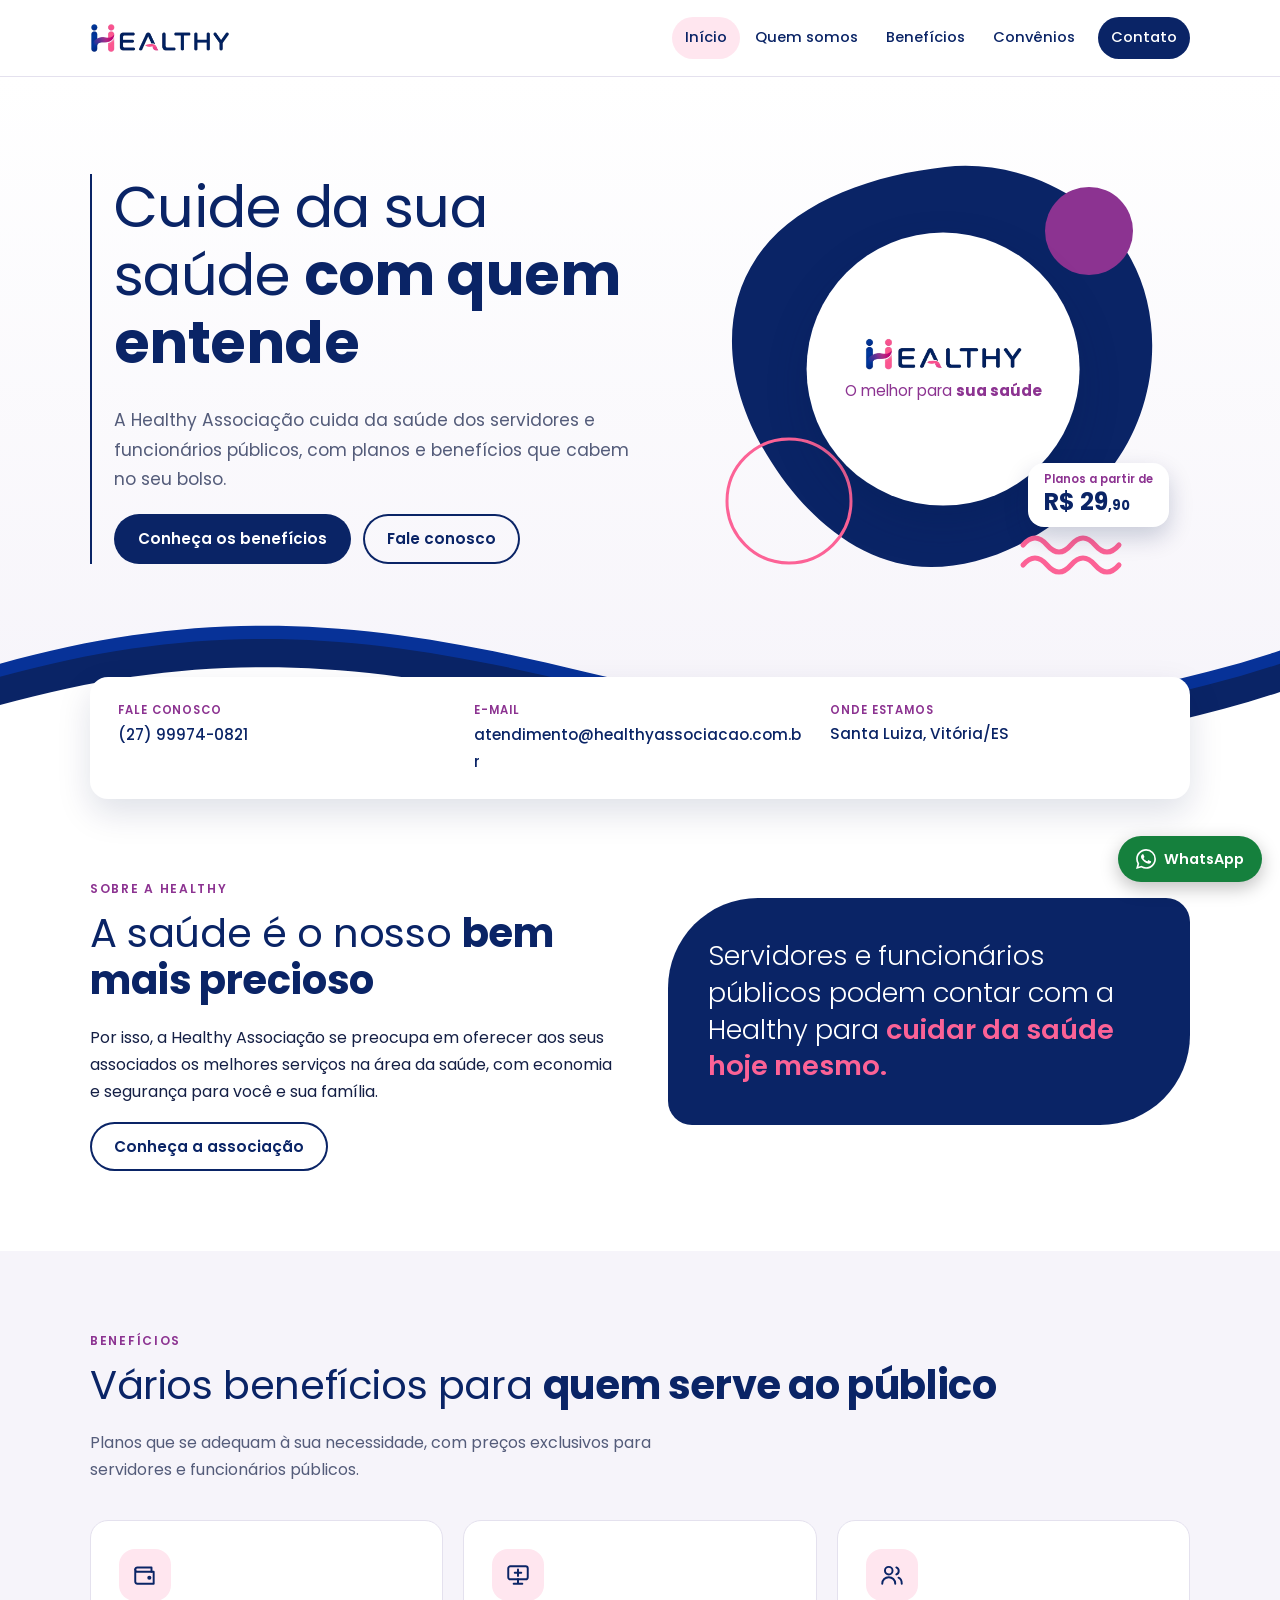
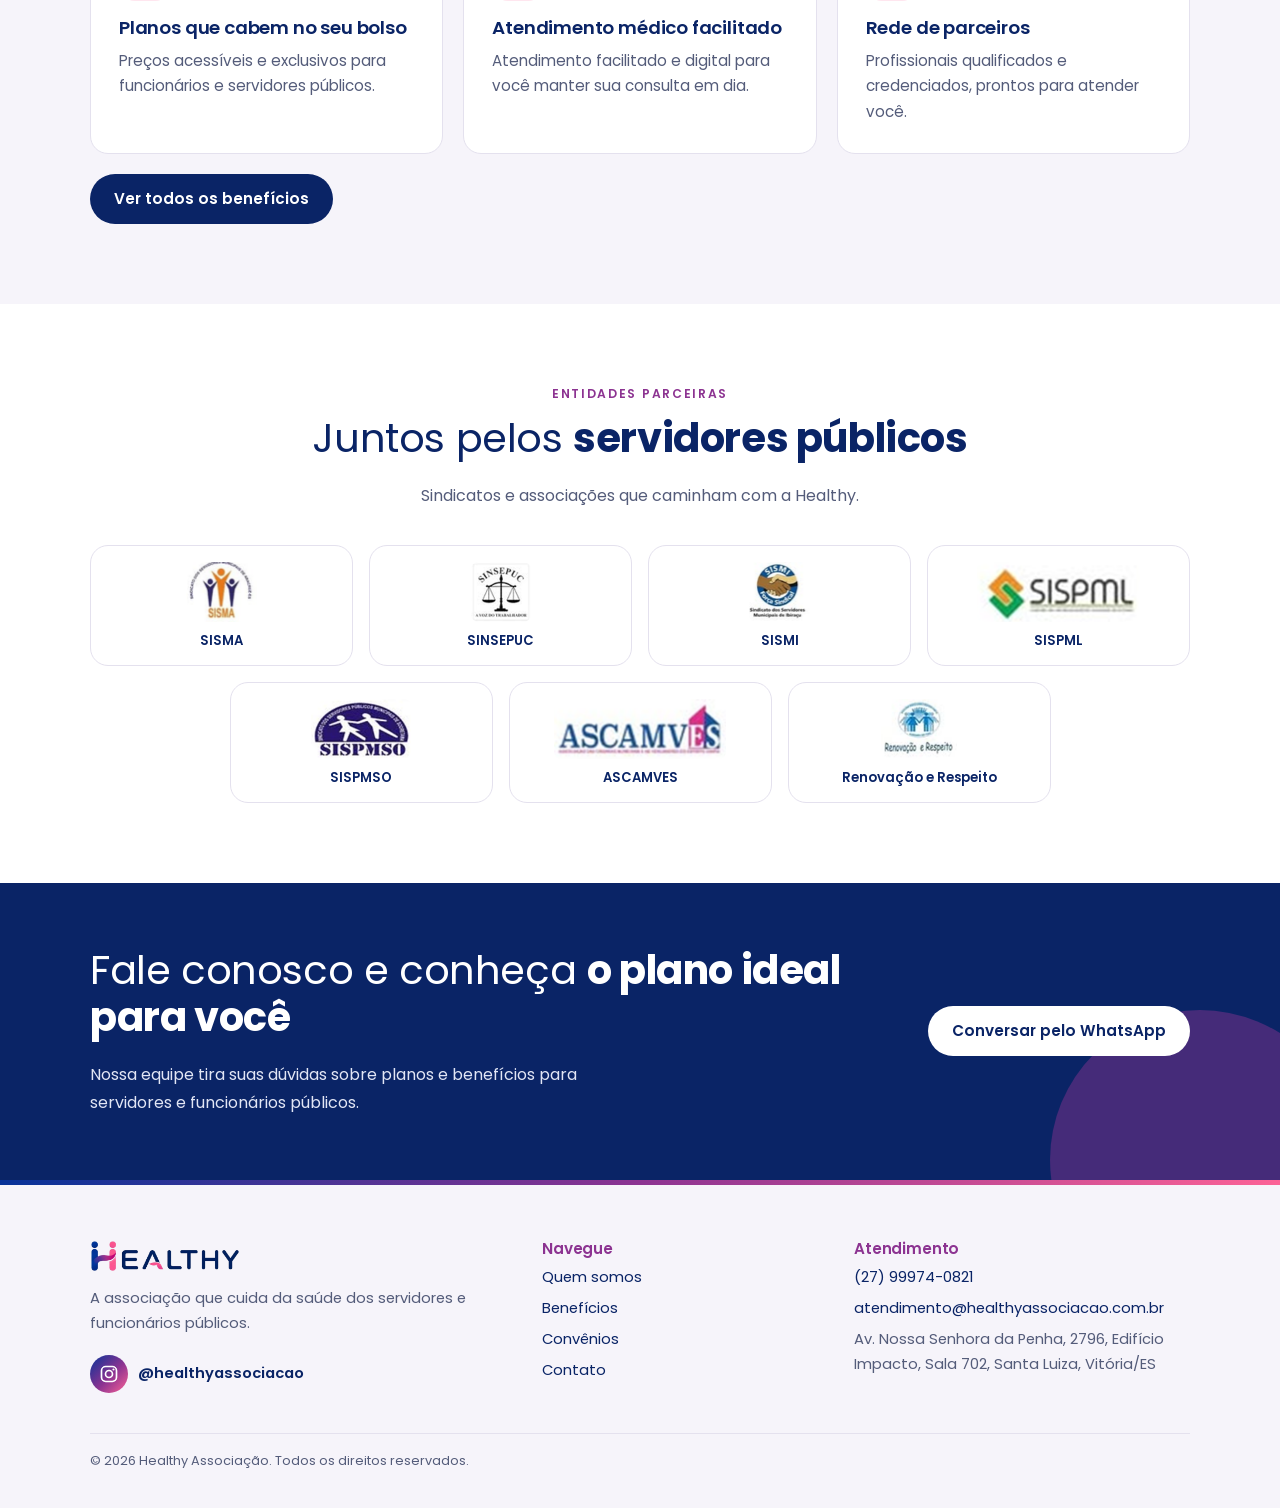
==== commit 9c2768b4: "Remove a página de política de privacidade e o link no rodapé Co-Authored-By: Claude Opus 5.5 <norep" ====
--- a/index.html
+++ b/index.html
@@ -65,7 +65,6 @@
         <div class="selo-preco">
           <span>Planos a partir de</span>
           <strong>R$ 29<small>,90</small></strong>
-          <span class="prov">[PROVISÓRIO]</span>
         </div>
       </div>
       <div class="botoes-movel"><a class="botao" href="beneficios.html">Conheça os benefícios</a></div>
@@ -106,7 +105,7 @@
       <p class="secao-intro">Planos que se adequam à sua necessidade, com preços exclusivos para servidores e funcionários públicos.</p>
       <div class="grade">
         <article class="cartao"><span class="icone"><svg viewBox="0 0 24 24" aria-hidden="true"><path d="M3 7a2 2 0 0 1 2-2h13v4"/><path d="M3 7v11a2 2 0 0 0 2 2h15V9H5a2 2 0 0 1-2-2z"/><circle cx="16" cy="14.5" r="1"/></svg></span><h3>Planos que cabem no seu bolso</h3><p>Preços acessíveis e exclusivos para funcionários e servidores públicos.</p></article>
-        <article class="cartao"><span class="icone"><svg viewBox="0 0 24 24" aria-hidden="true"><rect x="3" y="4" width="18" height="12" rx="2"/><path d="M8 20h8M12 16v4M12 7v6M9 10h6"/></svg></span><h3>Atendimento médico facilitado</h3><p>Atendimento facilitado e digital para você manter sua consulta em dia. <span class="prov">[PROVISÓRIO]</span></p></article>
+        <article class="cartao"><span class="icone"><svg viewBox="0 0 24 24" aria-hidden="true"><rect x="3" y="4" width="18" height="12" rx="2"/><path d="M8 20h8M12 16v4M12 7v6M9 10h6"/></svg></span><h3>Atendimento médico facilitado</h3><p>Atendimento facilitado e digital para você manter sua consulta em dia.</p></article>
         <article class="cartao"><span class="icone"><svg viewBox="0 0 24 24" aria-hidden="true"><circle cx="9" cy="8" r="3.5"/><path d="M3 20c0-3.5 2.7-6 6-6s6 2.5 6 6M16 5a3.5 3.5 0 0 1 0 6.5M18 14.5c2 .8 3 2.8 3 5.5"/></svg></span><h3>Rede de parceiros</h3><p>Profissionais qualificados e credenciados, prontos para atender você.</p></article>
       </div>
       <div class="botoes"><a class="botao" href="beneficios.html">Ver todos os benefícios</a></div>
@@ -117,7 +116,7 @@
     <div class="container">
       <div class="centro"><p class="rotulo">Entidades parceiras</p>
       <h2>Juntos pelos <strong>servidores públicos</strong></h2>
-      <p class="secao-intro">Sindicatos e associações que caminham com a Healthy. <span class="prov">[PROVISÓRIO]</span></p></div>
+      <p class="secao-intro">Sindicatos e associações que caminham com a Healthy.</p></div>
       <div class="entidades">
         <div class="entidade"><img src="assets/img/parceiros/sisma.png" alt="Logo SISMA" width="288" height="246" loading="lazy"><span>SISMA</span></div>
         <div class="entidade"><img src="assets/img/parceiros/sinsepuc.png" alt="Logo SINSEPUC" width="228" height="228" loading="lazy"><span>SINSEPUC</span></div>
@@ -170,7 +169,7 @@
           </ul>
         </div>
       </div>
-      <p class="rodape-fim">© 2026 Healthy Associação. Todos os direitos reservados. <a href="privacidade.html">Política de privacidade</a></p>
+      <p class="rodape-fim">© 2026 Healthy Associação. Todos os direitos reservados.</p>
     </div>
   </footer>
 
